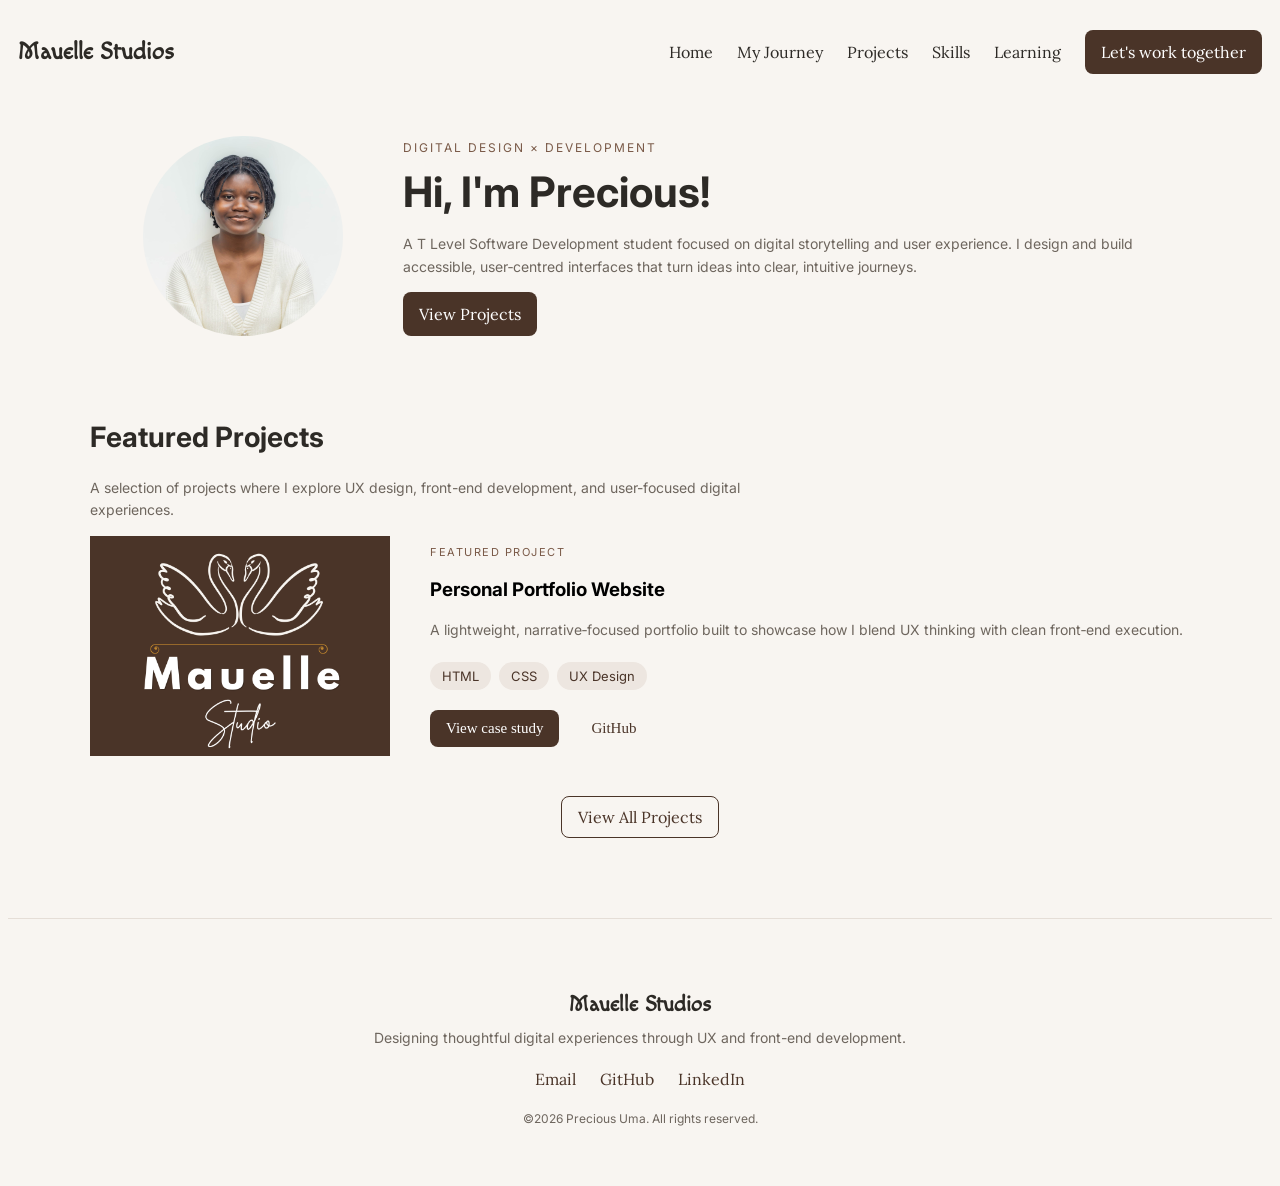
==== index.html @ e99f8e01 "Refine portfolio pages and responsive layouts" ====
<!doctype html>
<html lang="en">

<head>

    <meta charset="UTF-8">
    <meta name="viewport" content="width=device-width, initial-scale=1.0">

    <title>Mauelle Studios | Portfolio </title>
    <link rel="stylesheet" href="assets/css/styles.css">
    <link rel="preconnect" href="https://fonts.googleapis.com">
    <link rel="preconnect" href="https://fonts.gstatic.com" crossorigin>
    <link
        href="https://fonts.googleapis.com/css2?family=Inter:wght@300;400;500;600;700&family=Lora:wght@400;500;600;700&display=swap"
        rel="stylesheet">
    <link href="https://fonts.googleapis.com/css2?family=Macondo&display=swap" rel="stylesheet">

</head>

<!-------------------------------------Navigation--------------------------------------------->

<body>
    <header>
        <h2>Mauelle Studios</h2>
        <div class="nav-right">
            <nav>
                <ul>
                    <li><a href="index.html">Home</a></li>
                    <li><a href="about.html">My Journey</a></li>
                    <li><a href="projects.html"> Projects</a></li>
                    <li><a href="skills.html">Skills</a></li>
                    <li><a href="learning.html">Learning</a></li>
                </ul>
            </nav>
            <a href="contact.html" class="contact-button">Let's work together</a>
        </div>
    </header>

    <!--------------------------------Main Content---------------------------------------------------->
    <main>
        <section class="hero">
            <div class="container">
                <div class="hero-image">
                    <img src="assets/images/headshot.jpg" alt="Portrait of Precious Uma">
                </div>
                <div class="hero-text">
                    <span class="hero-label">DIGITAL DESIGN × DEVELOPMENT</span>
                    <h1>Hi, I'm Precious!</h1>
                    <p> A T Level Software Development student focused on digital storytelling and user experience.
                        I design and build accessible, user‑centred interfaces that turn ideas into clear, intuitive
                        journeys.</p>
                    <a href="projects.html" class="hero-button">View Projects</a>
                </div>
            </div>
        </section>

        <!--------------------------------Project cards--------------------------------------------->

        <section class="projects">
            <div class="container">

                <div class="project-header">
                    <h2>Featured Projects</h2>

                    <p> A selection of projects where I explore UX design,
                        front-end development, and user-focused digital experiences.
                    </p>

                </div>

                <div class="project-grid">

                    <article class="project-card">

                        <div class="project-image">
                            <img src="assets/images/portfolio.png" alt="Preview of my portfolio website">
                        </div>

                        <div class="project-content">
                            <span class="project-label">FEATURED PROJECT</span>

                            <h3>Personal Portfolio Website</h3>

                            <p>
                                A lightweight, narrative‑focused portfolio built to showcase how I blend UX thinking
                                with clean front‑end execution.
                            </p>

                            <div class="project-tags">
                                <span>HTML</span>
                                <span>CSS</span>
                                <span>UX Design</span>
                            </div>

                            <div class="project-links">
                                <a href="#">View case study</a>
                                <a href="#">GitHub</a>
                            </div>
                    </article>

                </div>
                <a href="projects.html" class="projects-button"> View All Projects</a>
            </div>
        </section>
    </main>

    <!--------------------------------Footer---------------------------------------------------->
    <footer>
        <div class="footer-content">
            <h3>Mauelle Studios</h3>

            <p>
                Designing thoughtful digital experiences through UX and front-end development.
            </p>

            <div class="footer-links">
                <a href="mailto:preciousche3008@gmail.com">
                    Email
                </a>

                <a href="https://github.com/preciousuche3008-cloud" target="_blank" rel="noopener noreferrer">
                    GitHub
                </a>

                <a href="https://www.linkedin.com/in/precious-uma-b2a4a0311" target="_blank" rel="noopener noreferrer">
                    LinkedIn
                </a>

            </div>

            <p class="copyright"> &copy;2026 Precious Uma. All rights reserved.
            </p>
        </div>
    </footer>
</body>
</html>
---- assets/css/styles.css ----
body {
    background-color: #F8F5F1;
    font-family: 'Inter', sans-serif;
}

h1 {
    color: #2D2A26;
    font-size: 42px;
    line-height: 1.2;
    margin: 0 0 16px;
}

p {
    color: #6E665E;
    font-size: 14px;
    line-height: 1.6
}

header {
    display: flex;
    justify-content: space-between;
    align-items: center;
    flex-direction: row;
    max-width: 1400px;
    margin: 0 auto;
    padding: 10px 10px;

}

header h2 {
    color: #2D2A26;
    font-size: 24px;
    font-family: 'Macondo', cursive;
    font-style: normal;
}


nav ul {
    display: flex;
    justify-content: space-between;
    align-items: center;
    list-style-type: none;
    gap: 24px;
    margin: 0;
    padding: 0 auto;
    font-family: 'lora', serif;
    font-size: 16px;
    flex-wrap: wrap;

}

.nav-right {
    display: flex;
    justify-content: space-between;
    align-items: center;
    gap: 24px;
    font-family: 'lora', serif;
    font-size: 16px;
    flex-wrap: wrap;
}

nav a {
    text-decoration: none;
    color: #2D2A26;
    text-underline-offset: 9px;
    text-decoration-thickness: 1px;
}

.contact-button {
    background-color: #4A3428;
    color: #FFFFFF;
    border-radius: 8px;
    padding: 10px 16px;
    font-size: 16px;
    line-height: 1.5;
    font-family: 'Lora', serif;
    text-decoration: none;
    cursor: pointer;
}


.hero-image img {
    width: 200px;
    height: 200px;
    object-fit: cover;
    border-radius: 50%;
}

.container {
    width: 90%;
    max-width: 1100px;
    margin: 0 auto;
}

section {
    margin: 20px 0;
}

.hero {
    margin-top: 40px;
    padding: 0 80px;
}

.hero-text {
    max-width: 900px;
    flex: 1;
}

.hero-image {
    flex: 0 0 200px;
}

.hero .container {
    display: flex;
    flex-direction: row;
    align-items: center;
    gap: 60px;
    flex-wrap: wrap;
}

.hero-button {
    display: inline-block;
    background-color: #4A3428;
    color: #FFFFFF;
    text-decoration: none;
    border-radius: 8px;
    padding: 10px 16px;
    font-size: 16px;
    line-height: 1.5;
    font-family: 'Lora', serif;
}

.hero-button:hover,
.contact-button:hover {
    opacity: 0.85;
}

.hero-label {
    display: block;
    font-size: 12px;
    letter-spacing: 2px;
    text-transform: uppercase;
    color: #7A5A48;
    margin-bottom: 12px;
}

.projects {
    margin: 80px 0;
}

.project-header h2 {
    font-size: 28px;
    color: #2d2a26;
}

.project-header p {
    max-width: 650px
}

.project-card {
    display: flex;
    flex-direction: row;
    align-items: center;
    gap: 40px;
}

.project-image {
    flex: 0 0 300px;
    overflow: hidden;
}

.project-image img {
    width: 100%;
    height: 220px;
    object-fit: cover;
    display: block;
    transition: transform 0.3s ease;
}

.project-image:hover img {
    transform: scale(1.03);
}

.project-content {
    flex: 1;
}

.project-grid {
    display: flex;
    flex-direction: column;
    gap: 60px
}

.project-tags {
    display: flex;
    gap: 8px;
    flex-wrap: wrap;
    margin: 20px 0;
}

.project-tags span {
    background-color: #EDE6E0;
    color: #4a3428;
    padding: 6px 12px;
    border-radius: 20px;
    font-size: 13px;
}

.project-label {
    display: block;
    font-size: 11px;
    letter-spacing: 1.5px;
    text-transform: uppercase;
    color: #7A5A48;
    margin-bottom: 8px;
}

.project-links {
    display: flex;
    gap: 16px;
    align-items: center;
}

.project-links a {
    text-decoration: none;
    font-family: 'Lora, serif';
    font-size: 15px;
    padding: 10px 16px;


}

.projects-button {
    display: inline-block;
    margin-top: 40px;
    padding: 10px 16px;
    border: 1px solid #4a3428;
    border-radius: 8px;
    color: #4a3428;
    text-decoration: none;
    font-family: 'Lora', serif;
    font-size: 16px;
    transition: all 0.2s ease;
}

.projects-button:hover {
    background-color: #4a3428;
    color: #ffffff;
}

.project-links a:first-child {
    background-color: #4A3428;
    color: #FFFFFF;
    padding: 10px 16px;
    border-radius: 8px;
}

.project-links a:last-child {
    color: #4A3428;
}

.project-links a:first-child:hover {
    opacity: 0.85;
}

.projects-button {
    display: block;
    width: fit-content;
    margin: 40px auto 0;
}

.project-content a {
    transition: all 0.2s ease;
}

.project-content a:hover {
    transform: translateY(-2px);
}

nav a:hover {
    text-decoration: underline;
    transition: color 0.2s ease;
}

nav a:hover {
    color: #7A5A48;
}

footer {
    text-align: center;
    padding: 50px 20px 30px;
    margin-top: 80px;
    border-top: 1px solid #E5DED7;
}

/* My Journey hero */
.journey-hero {
    text-align: center;
    padding: 100px 20px 80px;
    background-image: url('your-image.jpg');
    background-size: cover;
    background-position: center;
}


.journey-hero h1 {
    font-size: 3rem;
    margin: 0 0 20px;
    font-family: 'Lora', serif;
    color: #4A3428;
}

.journey-hero p {
    max-width: 650px;
    margin: 0 auto;
}

.journey-section {
    max-width: 850px;
    margin: 0 auto;
    padding: 80px 20px;
}

.journey-section h2 {
    text-align: center;
    margin-bottom: 25px
}

.journey-section p {
    line-height: 1.6;
    margin-bottom: 18px;
}

.journey-image {
    max-width: 850px;
    margin: 0 auto;
    text-align: center;
}

.journey-image img {
    width: 100%;
    display: block;
    height: 350px;
    object-fit: cover;
}

/*==============================================
             PROJECTS PAGE 
==============================================*/

.projects-hero {
    text-align: center;
    padding: 100px 20px 80px;
    background-image: url('your-image.jpg');
    background-size: cover;
    background-position: center;
}

.projects-hero h1 {
    font-size: 3rem;
    margin: 0 0 20px;
    font-family: 'Lora', serif;
    color: #4A3428;
}

.projects-hero p {
    max-width: 650px;
    margin: 0 auto;
}

.project-section {
    max-width: 1000px;
    margin: 0 auto;
    padding: 80px 20px;
    max-width: 900px;
}

.project-section h2 {
    text-align: center;
    margin-bottom: 30px;
}

.project-section .project-card {
    display: flex;
    align-items: center;
    gap: 45px;
    max-width: 900px;
    margin: 0 auto;

}

.project-section .project-image {
    flex: 0 0 300px;
    overflow: hidden;
}

.project-section .project-image img {
    width: 100%;
    height: 220px;
    object-fit: cover;
    display: block;
}

.project-info {
    flex: 1;
}

.project-info h3 {
    margin-bottom: 15px;
}

.project-type {
    color: #7A5A48;
    margin-bottom: 15px;
}

.project-description {
    max-width: 900px;
    margin: 35px auto 0;
}

.project-description h3 {
    font-size: 22px;
    margin-bottom: 12px;
}

.project-description p {
    line-height: 1.6;
    margin-bottom: 30px;
}

.project-reflection {
    max-width: 700px;
    margin: 50px auto 0;
    text-align: center;
}

.project-reflection h3 {
    font-size: 22px;
    margin-bottom: 12px;
}

.projects-closing {
    text-align: center;
    padding: 45px 20px;

}

.projects-closing p {
    font-family: 'Lora', serif;
    font-size: 28px;
    line-height: 1.8;
    max-width: 700px;
    margin: 35px auto 0;
    color: #4A3428
}

.closing-icon {
    display: inline-block;
    width: 18px;
    height: 18px;
    margin: 0 5px;
    vertical-align: middle;
    background-color: #4A3428;
}

.project-info a {
    transition: all 0.2s ease;
}

.project- a:hover {
    transform: translateY(-2px);
}

/* ================================
   SKILLS & TOOLS PAGE
================================ */

.skills-hero {
    text-align: center;
    padding: 100px 20px 80px;
    background-image: url('your-image.jpg');
    background-size: cover;
    background-position: center;
}

.skills-hero h1 {
    font-size: 3rem;
    margin: 0 0 20px;
    font-family: 'Lora', serif;
    color: #4A3428;
}

.skills-hero p {
    max-width: 650px;
    margin: 0 auto;
}

.skills-section {
    max-width: 1000px;
    margin: 0 auto;
    padding: 80px 20px;
}

.skills-intro {
    text-align: center;
    margin-bottom: 35px;
}

.skills-intro h2 {
    font-size: 2rem;
    margin-bottom: 0 0 12px;
}

.skills-intro p {
    max-width: 650px;
    margin: 0 auto;
}

.skills-grid {
    display: grid;
    grid-template-columns: repeat(4, 1fr);
    gap: 16px;
}

.skills-card {
    background-color: #EDE6E0;
    padding: 25px;
    border-radius: 12px;
}

.skills-card h3 {
    margin-bottom: 10px;
}

.skills-card p {
    margin: 0;
}

.skills-learning {
    max-width: 1000px;
    margin: 0 auto;
    padding: 80px 20px;
    display: grid;
    grid-template-columns: 1fr 1fr;
    align-items: center;
    background-color: #EDE6E0;
    border-radius: 12px;
}

.skills-learning h2 {
    font-size: 2rem;
    margin-bottom: 20px;
}

.skills-learning p {
    max-width: 650px;
    margin: 0 auto;
    line-height: 1.6;
}

/* Subtle visual treatment */
.skills-learning {
    border-top: 1px solid #E5DED7;
    border-bottom: 1px solid #E5DED7;
}

.learning-content,
.closing-content {
    padding: 20px 40px;
    display: flex;
    flex-direction: column;
}

.learning-content {
    text-align: center;
    padding-right: 50px;
}

.closing-content {
    text-align: center;
    border-left: 2px solid #E5DED7;
    padding-left: 50px;
}

.closing-symbol {
    display: block;
    margin-top: 20px;
    text-align: center;
}

.closing-statement {
    font-family: 'Lora', serif;
    font-size: 1.25rem;
    line-height: 1.5;
    max-width: 500px;
    margin: 0 auto;
}

.closing-label {
    display: block;
    font-size: 11px;
    letter-spacing: 1.5px;
    text-transform: uppercase;
    color: #7A5A48;
    margin-bottom: 15px;
    margin-top: 20px;
}

/* ================================
    LEARNING PAGE
================================ */

.learning-hero {
    text-align: center;
    padding: 100px 20px 80px;
    /* increased for better hierarchy */
    background-image: url('your-image.jpg');
    background-size: cover;
    background-position: center;
    max-width: 1100px;
    margin: 0 auto;
}

.learning-hero h1 {
    font-size: 3.2rem;
    margin-bottom: 28px;
    /* smoother rhythm */
    font-family: 'Lora', serif;
    color: #4A3428;
}

.learning-hero p {
    max-width: 650px;
    margin: 10px auto 0;
    /* added breathing room */
    line-height: 1.7;
}

.learning-section {
    max-width: 1000px;
    margin: 0 auto;
    padding: 80px 20px;
    /* consistent spacing scale */
}

.learning-section .section-label {
    display: block;
    font-size: 11px;
    letter-spacing: 1.5px;
    color: #7A5A48;
    margin-bottom: 6px;
    /* increased slightly */
    text-transform: uppercase;
}

.learning-intro {
    text-align: center;
    margin-bottom: 35px;
}

.learning-intro h2 {
    font-size: 2rem;
    margin-bottom: 20px;
}

.learning-content {
    text-align: left;
}

.learning-content h3 {
    font-size: 1.6rem;
    font-family: 'Lora', serif;
    margin-bottom: 10px;
    /* improved spacing */
}

.currently-learning {
    display: grid;
    grid-template-columns: 160px 1fr;
    align-items: center;
    gap: 20px;
    background-color: #EDE6E0;
    padding: 25px;
    /* increased for better presence */
    border-radius: 12px;
    transition: transform 0.2s ease;
}

.currently-learning:hover {
    transform: translateY(-2px);
}

.learning-icon {
    width: 120px;
    height: 120px;
    padding: 20px;
    background-color: #E5D8CC;
    border-radius: 50%;
}

.learning-content-grid {
    display: grid;
    grid-template-columns: 1fr 1fr;
    gap: 50px;
    align-items: center;
    background-color: #EDE6E0;
    padding: 55px;
    /* increased for balance */
    border-radius: 12px;
}

.learning-image {
    min-height: 280px;
    background-color: #E5D8CC;
    border-radius: 10px;
    display: flex;
    align-items: center;
    justify-content: center;
}

.learning-notes {
    max-width: 500px;
}

.learning-notes p {
    line-height: 1.7;
    margin-bottom: 24px;
    /* improved rhythm */
}


.learning-timeline {
    position: relative;
    display: grid;
    grid-template-columns: repeat(5, 1fr);
    gap: 20px;
    padding-top: 35px;
}

.learning-timeline::before {
    content: "";

    position: absolute;
    top: 43px;
    left: 10%;
    right: 10%;

    height: 2px;
    background-color: #7A5A48;
}

.step-number {
    display: block;

    width: 16px;
    height: 16px;

    margin: 0 auto 25px;

    background-color: #7A5A48;
    border-radius: 50%;

    font-size: 0;
}

.learning-step {
    text-align: center;
}

.learning-step h3 {
    margin-bottom: 12px;
}

.learning-step p {
    margin: 0;
    line-height: 1.6;
}

.learning.section .learning-intro {
    margin-bottom: 35px;
}

.learning-closing {
    max-width: 1000px;
    margin: 40px auto 80px;
    padding: 50px 20px;
    text-align: center;
}

.closing-label {
    display: block;
    font-size: 11px;
    letter-spacing: 1.5px;
    text-transform: uppercase;
    color: #7A5A48;
    margin-bottom: 18px;
}

.learning-closing {
    max-width: 1000px;
    margin: 80px auto 100px;
    /* more intentional spacing */
    padding: 50px 20px;
    text-align: center;
}

.closing-label {
    display: block;
    font-size: 11px;
    letter-spacing: 1.5px;
    text-transform: uppercase;
    color: #7A5A48;
    margin-bottom: 20px;
}

.closing-statement {
    font-family: 'Lora', serif;
    font-size: 1.4rem;
    line-height: 1.5;
    max-width: 600px;
    margin: 0 auto;
}

.closing-symbol {
    display: block;
    margin-top: 24px;
    color: #7A5A48;
}

/* =========================
   CONTACT HERO
   ========================= */

.contact-hero {
    text-align: center;
    padding: 100px 20px 80px;
    /* increased for better hierarchy */
    background-image: url('your-image.jpg');
    background-size: cover;
    background-position: center;
    max-width: 1100px;
    margin: 0 auto;
}

.contact-hero h1 {
    font-size: 3.2rem;
    margin-bottom: 28px;
    /* smoother rhythm */
    font-family: 'Lora', serif;
    color: #4A3428;
}

.contact-hero p {
    max-width: 600px;
    margin: 0 auto;
    color: #6E665E;
    line-height: 1.7;
}

.contact-section {
    max-width: 1000px;
    margin: 0 auto 80px;
    padding: 50px;
    display: grid;
    grid-template-columns: 1fr 1fr;
    gap: 70px;

    background-color: #EDE6E0;
    border-radius: 12px;
}

.contact-info {
    display: flex;
    flex-direction: column;
    justify-content: center;
}

.contact-info h2 {
    font-family: 'Lora', serif;
    font-size: 2rem;
    color: #2D2A26;
    margin: 10px 0 15px;
}

.contact-info>p {
    max-width: 450px;
    line-height: 1.7;
    color: #6E665E;
}

.section-label {
    display: block;
    font-size: 11px;
    letter-spacing: 1.5px;
    text-transform: uppercase;
    color: #7A5A48;
}

.contact-details {
    margin-top: 35px;
}

.contact-item {
    margin-bottom: 22px;
}

.contact-item span {
    display: block;
    margin-bottom: 6px;

    font-size: 11px;
    letter-spacing: 1.5px;
    text-transform: uppercase;
    color: #7A5A48;
}

.contact-item a {
    color: #4A3428;
    text-decoration: none;
    font-family: 'Lora', serif;
    font-size: 16px;
}

.contact-item a:hover {
    text-decoration: underline;
}

.contact-item a {
    color: #4A3428;
    text-decoration: none;
    font-family: 'Lora', serif;
    font-size: 16px;
}

.contact-item a:hover {
    text-decoration: underline;
}

.contact-form {
    display: flex;
    flex-direction: column;
    gap: 20px;
}

.form-group {
    display: flex;
    flex-direction: column;
    gap: 8px;
}

.form-group label {
    font-size: 14px;
    color: #4A3428;
}

.form-group input,
.form-group textarea {
    width: 100%;
    box-sizing: border-box;

    padding: 13px 15px;

    border: 1px solid #D6C8BC;
    border-radius: 6px;

    background-color: #F8F5F1;

    font-family: inherit;
    font-size: 14px;
    color: #2D2A26;

    outline: none;
}

.contact-form button {
    align-self: flex-start;

    padding: 12px 22px;

    border: none;
    border-radius: 8px;

    background-color: #4A3428;
    color: #FFFFFF;

    font-family: 'Lora', serif;
    font-size: 15px;

    cursor: pointer;

    transition: opacity 0.2s ease,
        transform 0.2s ease;
}

.contact-form button:hover {
    opacity: 0.85;
    transform: translateY(-2px);
}

.footer-content {
    max-width: 700px;
    margin: 0 auto;
}

.footer-content h3 {
    color: #2D2A26;
    font-family: 'Macondo', cursive;
    font-size: 22px;
    margin-bottom: 10px;
}

.footer-content p {
    color: #6E665E;
    margin: 10px 0 20px;
}

.footer-links {
    display: flex;
    justify-content: center;
    gap: 24px;
    margin: 20px 0;
}

.footer-links a {
    color: #4A3428;
    text-decoration: none;
    font-family: 'Lora', serif;
}

.footer-links a:hover {
    text-decoration: underline;
}

.copyright {
    font-size: 12px;
}













































































































































































































































































@media (max-width: 768px) {
    .projects {
        text-align: center;
    }

    .project-header p {
        margin-left: auto;
        margin-right: auto;
    }

    .project-content {
        width: 100%;
        text-align: center;
    }

    .project-tags {
        justify-content: center;
    }

    .project-links {
        justify-content: center;
    }


    header {
        margin: 10px 20px 20px 20px;
        flex-wrap: wrap;
        gap: 20px;
    }

    .nav-right {
        width: 100%;
        justify-content: center;
    }

    nav ul {
        gap: 15px;
        justify-content: center;
    }

    .hero {
        padding: 0 20px;
    }

    .hero .container {
        flex-direction: column;
        text-align: center;
        gap: 30px;
    }

    .hero-image {
        flex: 0 0 auto;
    }

    .hero-text {
        max-width: 600px;
    }

    .project-card {
        flex-direction: column;
        align-items: flex-start;
        text-align: center;
    }

    .project-image {
        flex: none;
        width: 100%;
    }

    .project-image img {
        height: auto;
    }

    footer {
        text-align: center;
    }

    .journey-hero {
        height: 200px;
    }

    .journey-hero h1 {
        font-size: 2.2rem;
    }

    .journey-intro {
        padding: 35px 20px;
    }

    .journey-section {
        padding: 45px 20px;
    }

    .journey-section h2 {
        margin-bottom: 20px;
    }

    .journey-section p {
        line-height: 1.6;
    }

    .journey-image {
        padding: 0 20px;
    }

    .journey-image img {
        height: 220px;
    }

    /* ================================
        PROJECTS PAGE — MOBILE
    ================================ */

    .projects-hero {
        padding: 60px 20px 40px;
    }

    .projects-hero h1 {
        font-size: 2.3rem;
    }

    .project-section {
        padding: 50px 20px;
    }

    .project-section .project-card {
        flex-direction: column;
        gap: 25px;
        align-items: stretch;
    }

    .project-section .project-image {
        flex: none;
        width: 100%;
    }

    .project-section .project-image img {
        width: 100%;
        height: 280px;
        object-fit: cover;
    }

    .project-info {
        width: 100%;
    }

    .project-description {
        margin-top: 35px;
    }

    .project-description h3 {
        font-size: 20px;
    }

    .project-reflection {
        margin-top: 40px;
    }

    .projects-closing {
        padding: 45px 20px;
    }

    .projects-closing p {
        line-height: 1.8;
    }

    /* Skills sections */

    .skills-section {
        padding: 50px 20px;
    }

    /* ================================
   SKILLS & TOOLS - MOBILE
================================ */



    /* Skills sections */
    .skills-grid {
        grid-template-columns: repeat(2, 1fr);
        gap: 12px;
    }

    .skill-card {
        padding: 20px;
    }

    .skill-card h3 {
        font-size: 18px;
    }

    .skill-card p {
        font-size: 14px;
        line-height: 1.5;
    }

    /* Always Learning + Final Thought */

    .skills-learning {
        grid-template-columns: 1fr;
        padding: 50px 20px;
    }

    .learning-content {
        padding-right: 0;
    }

    .closing-label {
        border-left: none;
        border-top: 1px solid #E5DED7;
        padding-left: 0;
        padding-top: 40px;
        margin-top: 40px;
    }

    .closing-content {
        border-left: none;
        padding-left: 0;
    }

    /* ================================
   MOBILE LEARNING PAGE
   ================================ */


    /* Learning Hero */
    .learning-hero {
        padding: 70px 20px 60px;
        max-width: 100%;
        background-position: center;
    }

    .learning-hero h1 {
        font-size: 2.4rem;
        margin-bottom: 18px;
    }

    .learning-hero p {
        max-width: 100%;
        font-size: 0.95rem;
        line-height: 1.7;
    }


    /* General Sections */
    .learning-section {
        width: 100%;
        padding: 60px 20px;
    }

    .learning-intro {
        margin-bottom: 30px;
    }

    .learning-intro h2 {
        font-size: 1.7rem;
        line-height: 1.3;
    }

    .learning-section .section-label {
        font-size: 10px;
        letter-spacing: 1.4px;
    }


    /* Currently Learning Card */
    .currently-learning {
        grid-template-columns: 1fr;
        text-align: center;
        gap: 18px;
        padding: 30px 22px;
    }

    .learning-icon {
        width: 90px;
        height: 90px;
        padding: 15px;
        margin: 0 auto;
    }

    .learning-content {
        text-align: center;
    }

    .learning-content h3 {
        font-size: 1.4rem;
    }


    /* What I'm Learning */
    .learning-content-grid {
        grid-template-columns: 1fr;
        gap: 30px;
        padding: 30px 22px;
    }

    .learning-image {
        min-height: 220px;
        order: -1;
    }

    .learning-notes {
        max-width: 100%;
    }

    .learning-notes p {
        line-height: 1.7;
        margin-bottom: 20px;
    }


    /* ================================
       STYLISH MOBILE TIMELINE
       ================================ */

    .learning-timeline {
        display: flex;
        flex-direction: column;
        gap: 0;
        padding: 20px 0 20px 35px;
        position: relative;
    }

    /* Vertical timeline line */
    .learning-timeline::before {
        content: "";
        position: absolute;
        top: 25px;
        bottom: 25px;
        left: 9px;
        right: auto;
        width: 2px;
        height: auto;
        background-color: #C9B5A5;
    }


    /* Individual timeline item */
    .learning-step {
        position: relative;
        text-align: left;
        padding: 0 0 45px 25px;
    }

    .learning-step:last-child {
        padding-bottom: 0;
    }


    /* Timeline circles */
    .step-number {
        position: absolute;

        left: -35px;
        top: 2px;

        width: 20px;
        height: 20px;

        margin: 0;

        background-color: #7A5A48;
        border: 4px solid #F8F5F1;

        border-radius: 50%;

        box-shadow: 0 0 0 1px #7A5A48;

        z-index: 2;
    }


    /* Timeline headings */
    .learning-step h3 {
        font-family: 'Lora', serif;
        font-size: 1.25rem;
        margin-bottom: 8px;
        color: #4A3428;
    }

    .learning-step p {
        font-size: 0.92rem;
        line-height: 1.7;
        color: #6E665E;
        max-width: 100%;
    }


    /* Decorative number labels */
    .learning-step::after {
        content: "";
        position: absolute;
        left: -28px;
        top: 32px;
        width: 8px;
        height: 8px;
        background-color: #E5D8CC;
        transform: rotate(45deg);
    }


    /* Closing Statement */
    .learning-closing {
        max-width: 100%;
        margin: 60px auto 70px;
        padding: 40px 25px;
    }

    .closing-label {
        font-size: 10px;
        letter-spacing: 1.5px;
        margin-bottom: 16px;
    }

    .closing-statement {
        font-size: 1.2rem;
        line-height: 1.6;
        max-width: 500px;
    }

    .closing-symbol {
        margin-top: 20px;
    }


    /* ================================
   SMALL PHONES
   ================================ */


    .learning-hero {
        padding: 55px 18px 50px;
    }

    .learning-hero h1 {
        font-size: 2.1rem;
    }

    .learning-section {
        padding: 50px 18px;
    }

    .currently-learning {
        padding: 25px 18px;
    }

    .learning-content-grid {
        padding: 25px 18px;
    }

    .learning-image {
        min-height: 190px;
    }

    /* Timeline becomes slightly tighter */
    .learning-timeline {
        padding-left: 32px;
    }

    .learning-step {
        padding-left: 20px;
        padding-bottom: 40px;
    }

    .step-number {
        left: -32px;
    }

    .learning-step h3 {
        font-size: 1.15rem;
    }

    .learning-step p {
        font-size: 0.88rem;
    }

    .learning-closing {
        margin: 50px auto 60px;
        padding: 35px 20px;
    }

    .closing-statement {
        font-size: 1.1rem;
    }

    /* =========================
   CONTACT — MOBILE
   ========================= */

    @media (max-width: 768px) {

        .contact-hero {
            padding: 60px 20px 40px;
        }

        .contact-hero h1 {
            font-size: 2.3rem;
        }

        .contact-hero p {
            font-size: 15px;
            line-height: 1.6;
        }


        .contact-section {
            margin: 0 20px 50px;
            padding: 40px 25px;

            grid-template-columns: 1fr;
            gap: 45px;
        }


        .contact-info h2 {
            font-size: 1.7rem;
        }

        .contact-info>p {
            font-size: 15px;
            line-height: 1.7;
        }


        .contact-details {
            margin-top: 30px;
        }


        .contact-form {
            padding-top: 35px;
            border-top: 1px solid #D6C8BC;
        }


        .form-group input,
        .form-group textarea {
            font-size: 15px;
        }


        .contact-form button {
            width: 100%;
            padding: 13px 20px;
        }

    }
}
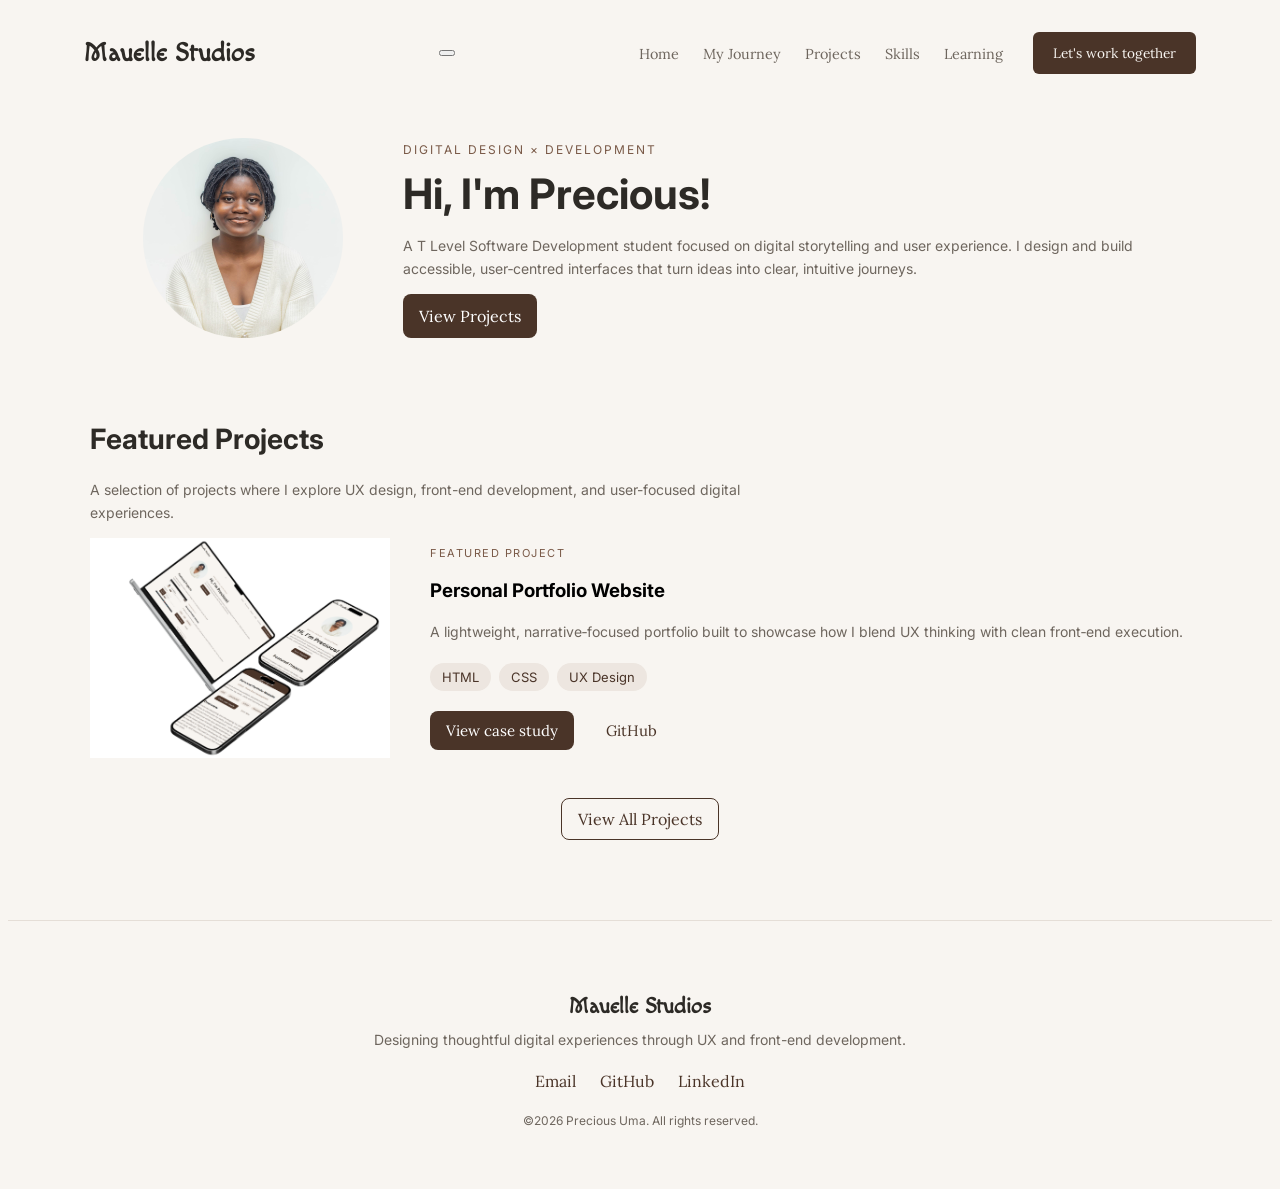
==== commit 49312277: "Version 1 - Complete" ====
--- a/index.html
+++ b/index.html
@@ -20,28 +20,41 @@
 <!-------------------------------------Navigation--------------------------------------------->
 
 <body>
-    <header>
-        <h2>Mauelle Studios</h2>
-        <div class="nav-right">
-            <nav>
+
+    <header class="site-header">
+        <h2 class="site-brand">Mauelle Studios</h2>
+
+        <button class="menu-toggle" aria-label="Open navigation menu" aria-expanded="false"
+            aria-controls="primary-navigation" type="button">
+            <span></span>
+            <span></span>
+            <span></span>
+        </button>
+
+        <div class="nav-right" id="primary-navigation">
+            <nav aria-label="Main navigation">
                 <ul>
                     <li><a href="index.html">Home</a></li>
                     <li><a href="about.html">My Journey</a></li>
-                    <li><a href="projects.html"> Projects</a></li>
+                    <li><a href="projects.html">Projects</a></li>
                     <li><a href="skills.html">Skills</a></li>
                     <li><a href="learning.html">Learning</a></li>
                 </ul>
             </nav>
-            <a href="contact.html" class="contact-button">Let's work together</a>
+
+            <a href="contact.html" class="contact-button">
+                Let's work together
+            </a>
         </div>
     </header>
+
 
     <!--------------------------------Main Content---------------------------------------------------->
     <main>
         <section class="hero">
             <div class="container">
                 <div class="hero-image">
-                    <img src="assets/images/headshot.jpg" alt="Portrait of Precious Uma">
+                    <img src="assets/images/Profile image.jpg" alt="Portrait of Precious Uma">
                 </div>
                 <div class="hero-text">
                     <span class="hero-label">DIGITAL DESIGN × DEVELOPMENT</span>
@@ -73,7 +86,7 @@
                     <article class="project-card">
 
                         <div class="project-image">
-                            <img src="assets/images/portfolio.png" alt="Preview of my portfolio website">
+                            <img src="assets/images/thumbnail.home.png" alt="Preview of my portfolio website">
                         </div>
 
                         <div class="project-content">
@@ -93,8 +106,8 @@
                             </div>
 
                             <div class="project-links">
-                                <a href="#">View case study</a>
-                                <a href="#">GitHub</a>
+                                <a href="portfolio-case-study.html">View case study</a>
+                                <a href="https://github.com/preciousuche3008-cloud/Personal-Portfolio-" target="_blank" rel="noopener noreferrer">GitHub</a>
                             </div>
                     </article>
 
@@ -110,6 +123,7 @@
             <h3>Mauelle Studios</h3>
 
             <p>
+                
                 Designing thoughtful digital experiences through UX and front-end development.
             </p>
 
@@ -132,5 +146,7 @@
             </p>
         </div>
     </footer>
+    <script src="assets/js/script.js"></script>
 </body>
+
 </html>
--- a/assets/css/styles.css
+++ b/assets/css/styles.css
@@ -16,68 +16,64 @@
     line-height: 1.6
 }
 
+
 header {
     display: flex;
     justify-content: space-between;
     align-items: center;
-    flex-direction: row;
-    max-width: 1400px;
-    margin: 0 auto;
-    padding: 10px 10px;
-
+    padding: 24px 6%;
+    background-color: #F8F5F1;
 }
 
 header h2 {
+    font-family: "Macondo", serif;
+    font-size: 1.6rem;
     color: #2D2A26;
-    font-size: 24px;
-    font-family: 'Macondo', cursive;
-    font-style: normal;
-}
-
+    margin: 0;
+}
+
+.nav-right {
+    display: flex;
+    align-items: center;
+    gap: 30px;
+}
 
 nav ul {
     display: flex;
-    justify-content: space-between;
-    align-items: center;
-    list-style-type: none;
-    gap: 24px;
-    margin: 0;
-    padding: 0 auto;
-    font-family: 'lora', serif;
-    font-size: 16px;
-    flex-wrap: wrap;
-
-}
-
-.nav-right {
-    display: flex;
-    justify-content: space-between;
     align-items: center;
     gap: 24px;
-    font-family: 'lora', serif;
-    font-size: 16px;
-    flex-wrap: wrap;
+    list-style: none;
+    margin: 0;
+    padding: 0;
 }
 
 nav a {
+    font-family: "Lora", serif;
+    font-size: 0.9rem;
+    color: #6E665E;
     text-decoration: none;
-    color: #2D2A26;
-    text-underline-offset: 9px;
-    text-decoration-thickness: 1px;
+    transition: color 0.3s ease;
+}
+
+nav a:hover {
+    color: #4A3428;
 }
 
 .contact-button {
+    display: inline-block;
+    padding: 12px 20px;
     background-color: #4A3428;
-    color: #FFFFFF;
-    border-radius: 8px;
-    padding: 10px 16px;
-    font-size: 16px;
-    line-height: 1.5;
-    font-family: 'Lora', serif;
+    color: #F8F5F1;
     text-decoration: none;
-    cursor: pointer;
-}
-
+    border-radius: 6px;
+    font-family: "Lora", serif;
+    font-size: 0.85rem;
+    transition: background-color 0.3s ease;
+}
+
+.contact-button:hover {
+    background-color: #6E665E;
+}
 
 .hero-image img {
     width: 200px;
@@ -223,7 +219,7 @@
 
 .project-links a {
     text-decoration: none;
-    font-family: 'Lora, serif';
+    font-family: 'Lora', serif;
     font-size: 15px;
     padding: 10px 16px;
 
@@ -295,11 +291,16 @@
 
 /* My Journey hero */
 .journey-hero {
+    max-width: 1100px;
+
+    margin: 0 auto;
+
+    padding: 100px 20px 70px;
+
     text-align: center;
-    padding: 100px 20px 80px;
-    background-image: url('your-image.jpg');
-    background-size: cover;
-    background-position: center;
+
+    background-color: #F8F5F1;
+    
 }
 
 
@@ -335,13 +336,17 @@
     max-width: 850px;
     margin: 0 auto;
     text-align: center;
+    overflow: hidden;
+    border-radius: 4px;
 }
 
 .journey-image img {
     width: 100%;
+    height: 440px;
+    object-fit: cover;
+    object-position: center;
     display: block;
-    height: 350px;
-    object-fit: cover;
+    filter: brightness(1.08) contrast(0.95);
 }
 
 /*==============================================
@@ -349,11 +354,11 @@
 ==============================================*/
 
 .projects-hero {
+    max-width: 1100px;
+    margin: 0 auto;
+    padding: 100px 20px 70px;
     text-align: center;
-    padding: 100px 20px 80px;
-    background-image: url('your-image.jpg');
-    background-size: cover;
-    background-position: center;
+    background-color: #F8F5F1;
 }
 
 .projects-hero h1 {
@@ -430,14 +435,34 @@
 }
 
 .project-reflection {
-    max-width: 700px;
-    margin: 50px auto 0;
+    max-width: 650px;
+
+    margin: 90px auto 40px;
+
+    padding-top: 35px;
+
     text-align: center;
-}
-
-.project-reflection h3 {
-    font-size: 22px;
-    margin-bottom: 12px;
+
+    border-top: 1px solid #E5DDD5;
+}
+
+.project-reflection p {
+    margin: 0 0 12px;
+    font-family: "Lora", serif;
+    font-size: 1.1rem;
+    font-weight: 500;
+    line-height: 1.6;
+    color: #4A3428;
+}
+
+.project-reflection span {
+    display: block;
+    max-width: 500px;
+    margin: 0 auto;
+    font-family: "Inter", sans-serif;
+    font-size: 0.8rem;
+    line-height: 1.7;
+    color: #7A716A;
 }
 
 .projects-closing {
@@ -468,7 +493,7 @@
     transition: all 0.2s ease;
 }
 
-.project- a:hover {
+.project-info a:hover {
     transform: translateY(-2px);
 }
 
@@ -477,11 +502,11 @@
 ================================ */
 
 .skills-hero {
+    max-width: 1100px;
+    margin: 0 auto;
+    padding: 100px 20px 70px;
     text-align: center;
-    padding: 100px 20px 80px;
-    background-image: url('your-image.jpg');
-    background-size: cover;
-    background-position: center;
+    background-color: #F8F5F1;
 }
 
 .skills-hero h1 {
@@ -529,12 +554,36 @@
     border-radius: 12px;
 }
 
+
 .skills-card h3 {
     margin-bottom: 10px;
+    text-align: center;
 }
 
 .skills-card p {
     margin: 0;
+    text-align: center;
+}
+
+.skill-logo {
+    width: 75px;
+    height: 75px;
+
+    display: flex;
+    align-items: center;
+    justify-content: center;
+
+    margin: 0 auto 22px;
+
+    border-radius: 50%;
+    background-color: #F8F5F1;
+}
+
+.skill-logo img {
+    width: 60px;
+    height: 60px;
+    object-fit: contain;
+    border-radius: 50%;
 }
 
 .skills-learning {
@@ -559,7 +608,6 @@
     line-height: 1.6;
 }
 
-/* Subtle visual treatment */
 .skills-learning {
     border-top: 1px solid #E5DED7;
     border-bottom: 1px solid #E5DED7;
@@ -607,240 +655,448 @@
     margin-top: 20px;
 }
 
-/* ================================
-    LEARNING PAGE
-================================ */
+/* =================================
+   LEARNING PAGE
+================================= */
+
 
 .learning-hero {
+    max-width: 1100px;
+
+    margin: 0 auto;
+
+    padding: 100px 20px 70px;
+
     text-align: center;
-    padding: 100px 20px 80px;
-    /* increased for better hierarchy */
-    background-image: url('your-image.jpg');
-    background-size: cover;
-    background-position: center;
-    max-width: 1100px;
-    margin: 0 auto;
+
+    background-color: #F8F5F1;
 }
 
 .learning-hero h1 {
     font-size: 3.2rem;
     margin-bottom: 28px;
-    /* smoother rhythm */
     font-family: 'Lora', serif;
     color: #4A3428;
 }
 
 .learning-hero p {
     max-width: 650px;
-    margin: 10px auto 0;
-    /* added breathing room */
+
+    margin: 0 auto;
+
+    font-family: "Inter", sans-serif;
+    font-size: 1rem;
     line-height: 1.7;
-}
+
+    color: #6E665E;
+}
+
+
+/* =================================
+   GENERAL LEARNING SECTIONS
+================================= */
 
 .learning-section {
-    max-width: 1000px;
+    max-width: 1100px;
+
     margin: 0 auto;
-    padding: 80px 20px;
-    /* consistent spacing scale */
-}
+
+    padding: 70px 20px;
+}
+
+
+/* Section introduction */
+
+.learning-intro {
+    margin-bottom: 40px;
+
+    text-align: center;
+}
+
+.learning-intro h2 {
+    margin: 0;
+
+    font-family: "Lora", serif;
+    font-size: clamp(1.9rem, 4vw, 2.4rem);
+    font-weight: 500;
+
+    color: #2D2A26;
+}
+
+
+/* Small editorial labels */
 
 .learning-section .section-label {
     display: block;
-    font-size: 11px;
+
+    margin-bottom: 10px;
+
+    font-family: "Inter", sans-serif;
+    font-size: 0.7rem;
+    font-weight: 500;
+
     letter-spacing: 1.5px;
+    text-transform: uppercase;
+
     color: #7A5A48;
-    margin-bottom: 6px;
-    /* increased slightly */
-    text-transform: uppercase;
-}
-
-.learning-intro {
-    text-align: center;
-    margin-bottom: 35px;
-}
-
-.learning-intro h2 {
-    font-size: 2rem;
-    margin-bottom: 20px;
-}
-
-.learning-content {
-    text-align: left;
-}
-
-.learning-content h3 {
-    font-size: 1.6rem;
-    font-family: 'Lora', serif;
-    margin-bottom: 10px;
-    /* improved spacing */
-}
-
-.currently-learning {
+}
+
+
+/* =================================
+   FRONT-END — CURRENTLY LEARNING
+================================= */
+
+.frontend-learning .learning-intro {
+    margin-bottom: 40px;
+}
+
+.frontend-learning .learning-intro h2 {
+    margin: 0;
+
+    font-family: "Lora", serif;
+    font-size: 2.2rem;
+    font-weight: 500;
+
+    color: #2D2A26;
+}
+
+
+/* Currently learning feature */
+
+.frontend-learning .currently-learning {
     display: grid;
-    grid-template-columns: 160px 1fr;
+    grid-template-columns: 120px 1fr;
     align-items: center;
     gap: 20px;
-    background-color: #EDE6E0;
-    padding: 25px;
-    /* increased for better presence */
-    border-radius: 12px;
-    transition: transform 0.2s ease;
-}
-
-.currently-learning:hover {
-    transform: translateY(-2px);
-}
-
-.learning-icon {
-    width: 120px;
-    height: 120px;
-    padding: 20px;
-    background-color: #E5D8CC;
-    border-radius: 50%;
-}
-
-.learning-content-grid {
-    display: grid;
-    grid-template-columns: 1fr 1fr;
-    gap: 50px;
-    align-items: center;
-    background-color: #EDE6E0;
-    padding: 55px;
-    /* increased for balance */
-    border-radius: 12px;
-}
-
-.learning-image {
-    min-height: 280px;
-    background-color: #E5D8CC;
-    border-radius: 10px;
+
+    max-width: 900px;
+    margin: 0 auto;
+
+    padding: 45px 0;
+
+    border-top: 1px solid #D8CDC3;
+    border-bottom: 1px solid #D8CDC3;
+}
+
+
+.frontend-learning .learning-icon {
+    width: 100px;
+    height: 100px;
+
     display: flex;
     align-items: center;
     justify-content: center;
-}
+
+    margin: 0 auto 22px;
+
+    border-radius: 50%;
+
+    background-color: #F8F5F1;
+}
+
+.frontend-learning .learning-icon img {
+    width: 85px;
+    height: 85px;
+
+    object-fit: contain;
+
+    border-radius: 0;
+}
+
+
+.frontend-learning .learning-content {
+    text-align: left;
+}
+
+.frontend-learning .learning-content .section-label {
+    display: block;
+
+    margin-bottom: 10px;
+
+    font-family: "Inter", sans-serif;
+    font-size: 0.7rem;
+    font-weight: 500;
+
+    letter-spacing: 1.5px;
+    text-transform: uppercase;
+
+    color: #7A5A48;
+}
+
+.frontend-learning .learning-content h3 {
+    margin: 0 0 8px;
+
+    font-family: "Lora", serif;
+    font-size: 2rem;
+    font-weight: 500;
+
+    color: #2D2A26;
+}
+
+.frontend-learning .learning-tech {
+    margin: 0 0 16px;
+
+    font-family: "Inter", sans-serif;
+    font-size: 0.8rem;
+
+    color: #7A5A48;
+}
+
+.frontend-learning .learning-content>p:last-child {
+    max-width: 560px;
+
+    margin: 0;
+
+    font-family: "Inter", sans-serif;
+    font-size: 0.95rem;
+    line-height: 1.8;
+
+    color: #6E665E;
+}
+
+
+.learning-content-grid {
+    display: grid;
+
+    grid-template-columns: 1fr 1fr;
+
+    align-items: center;
+
+    gap: 70px;
+}
+
+
+
+.learning-image {
+    min-height: 320px;
+
+    display: flex;
+
+    align-items: center;
+    justify-content: center;
+
+    overflow: hidden;
+
+    background-color: #E5D8CC;
+
+    border-radius: 16px;
+}
+
+.learning-image img {
+    width: 100%;
+    height: 100%;
+
+    object-fit: cover;
+
+    border-radius: 0;
+}
+
+
+/* Notes */
 
 .learning-notes {
-    max-width: 500px;
+    max-width: 480px;
 }
 
 .learning-notes p {
-    line-height: 1.7;
-    margin-bottom: 24px;
-    /* improved rhythm */
-}
-
+    margin: 0 0 24px;
+
+    font-family: "Inter", sans-serif;
+    font-size: 0.95rem;
+    line-height: 1.8;
+
+    color: #6E665E;
+}
+
+.learning-notes p:last-child {
+    margin-bottom: 0;
+}
+
+
+/* =================================
+   LEARNING JOURNEY
+================================= */
 
 .learning-timeline {
     position: relative;
+
     display: grid;
+
     grid-template-columns: repeat(5, 1fr);
-    gap: 20px;
-    padding-top: 35px;
-}
+
+    gap: 30px;
+
+    padding-top: 55px;
+}
+
+
+/* Horizontal timeline line */
 
 .learning-timeline::before {
     content: "";
 
     position: absolute;
-    top: 43px;
-    left: 10%;
-    right: 10%;
-
-    height: 2px;
+
+    top: 63px;
+
+    left: 5%;
+    right: 5%;
+
+    height: 1px;
+
+    background-color: #D8CDC3;
+}
+
+
+/* Timeline item */
+
+.learning-step {
+    position: relative;
+
+    text-align: center;
+}
+
+
+/* Timeline circle */
+
+.step-number {
+    position: relative;
+
+    z-index: 2;
+
+    display: flex;
+
+    align-items: center;
+    justify-content: center;
+
+    width: 18px;
+    height: 18px;
+
+    margin: 0 auto 30px;
+
+    border: 4px solid #F8F5F1;
+
+    border-radius: 50%;
+
     background-color: #7A5A48;
-}
-
-.step-number {
-    display: block;
-
-    width: 16px;
-    height: 16px;
-
-    margin: 0 auto 25px;
-
-    background-color: #7A5A48;
-    border-radius: 50%;
 
     font-size: 0;
 }
 
-.learning-step {
-    text-align: center;
-}
+
+/* Timeline heading */
 
 .learning-step h3 {
-    margin-bottom: 12px;
-}
+    margin: 0 0 12px;
+
+    font-family: "Lora", serif;
+
+    font-size: 1.25rem;
+    font-weight: 500;
+
+    color: #2D2A26;
+}
+
+
+/* Timeline description */
 
 .learning-step p {
-    margin: 0;
-    line-height: 1.6;
-}
-
-.learning.section .learning-intro {
-    margin-bottom: 35px;
-}
+    max-width: 170px;
+
+    margin: 0 auto;
+
+    font-family: "Inter", sans-serif;
+
+    font-size: 0.9rem;
+    line-height: 1.7;
+
+    color: #6E665E;
+}
+
+
+/* =================================
+   LEARNING CLOSING
+================================= */
 
 .learning-closing {
     max-width: 1000px;
-    margin: 40px auto 80px;
-    padding: 50px 20px;
+
+    margin: 40px auto 100px;
+
+    padding: 60px 50px;
+
     text-align: center;
-}
+
+    background-color: #EDE6E0;
+
+    border-radius: 16px;
+}
+
+
+/* Closing label */
 
 .closing-label {
     display: block;
-    font-size: 11px;
+
+    margin-bottom: 20px;
+
+    font-family: "Inter", sans-serif;
+
+    font-size: 0.7rem;
+    font-weight: 500;
+
     letter-spacing: 1.5px;
+
     text-transform: uppercase;
+
     color: #7A5A48;
-    margin-bottom: 18px;
-}
-
-.learning-closing {
-    max-width: 1000px;
-    margin: 80px auto 100px;
-    /* more intentional spacing */
-    padding: 50px 20px;
-    text-align: center;
-}
-
-.closing-label {
-    display: block;
-    font-size: 11px;
-    letter-spacing: 1.5px;
-    text-transform: uppercase;
-    color: #7A5A48;
-    margin-bottom: 20px;
-}
+}
+
+
+/* Closing statement */
 
 .closing-statement {
-    font-family: 'Lora', serif;
-    font-size: 1.4rem;
-    line-height: 1.5;
-    max-width: 600px;
+    max-width: 650px;
+
     margin: 0 auto;
-}
+
+    font-family: "Lora", serif;
+
+    font-size: clamp(1.2rem, 2vw, 1.5rem);
+
+    line-height: 1.6;
+
+    color: #2D2A26;
+}
+
+
+/* Closing decorative symbol */
 
 .closing-symbol {
     display: block;
-    margin-top: 24px;
+
+    margin-top: 28px;
+
+    font-size: 1rem;
+
     color: #7A5A48;
 }
+
 
 /* =========================
    CONTACT HERO
    ========================= */
 
 .contact-hero {
+    max-width: 1100px;
+
+    margin: 0 auto;
+
+    padding: 100px 20px 70px;
+
     text-align: center;
-    padding: 100px 20px 80px;
-    /* increased for better hierarchy */
-    background-image: url('your-image.jpg');
-    background-size: cover;
-    background-position: center;
-    max-width: 1100px;
-    margin: 0 auto;
+
+    background-color: #F8F5F1;
 }
 
 .contact-hero h1 {
@@ -1036,88 +1292,960 @@
     font-size: 12px;
 }
 
-
-
-
-
-
-
-
-
-
-
-
-
-
-
-
-
-
-
-
-
-
-
-
-
-
-
-
-
-
-
-
-
-
-
-
-
-
-
-
-
-
-
-
-
-
-
-
-
-
-
-
-
-
-
-
-
-
-
-
-
-
-
-
-
-
-
-
-
-
-
-
-
-
-
-
-
-
-
-
-
-
-
+/* =========================
+   CASE STUDY HEADER
+========================= */
+
+.case-header {
+    display: flex;
+    justify-content: space-between;
+    align-items: center;
+
+    padding: 28px 8%;
+
+    background-color: #F8F5F1;
+
+    border-bottom: 1px solid #E5DDD5;
+}
+
+.site-logo {
+    font-family: "Macondo", serif;
+    font-size: 1.5rem;
+    color: #2D2A26;
+    text-decoration: none;
+}
+
+.back-to-projects {
+    font-family: "Inter", sans-serif;
+    font-size: 0.9rem;
+    color: #6E665E;
+    text-decoration: none;
+
+    transition: color 0.3s ease;
+}
+
+.back-to-projects:hover {
+    color: #4A3428;
+}
+
+
+/* =========================
+   CASE STUDY HERO
+========================= */
+
+.case-hero {
+    padding: 100px 8% 80px;
+    background-color: #F8F5F1;
+}
+
+.case-hero-content {
+    max-width: 850px;
+    margin: 0 auto;
+    text-align: center;
+}
+
+.case-eyebrow {
+    margin: 0 0 22px;
+
+    font-family: "Inter", sans-serif;
+    font-size: 0.72rem;
+    font-weight: 500;
+    letter-spacing: 2px;
+    text-transform: uppercase;
+
+    color: #7A5A48;
+}
+
+.case-hero h1 {
+    margin: 0;
+
+    font-family: "Lora", serif;
+    font-size: clamp(3rem, 6vw, 5rem);
+    font-weight: 600;
+    line-height: 1.1;
+
+    color: #2D2A26;
+}
+
+.case-subtitle {
+    max-width: 650px;
+    margin: 25px auto 0;
+
+    font-family: "Inter", sans-serif;
+    font-size: 1rem;
+    line-height: 1.7;
+
+    color: #7A5A48;
+}
+
+.case-intro {
+    max-width: 720px;
+    margin: 30px auto 0;
+
+    font-family: "Inter", sans-serif;
+    font-size: 1rem;
+    line-height: 1.8;
+
+    color: #6E665E;
+}
+
+
+/* =========================
+   CASE STUDY TAGS
+========================= */
+
+.case-tags {
+    display: flex;
+    justify-content: center;
+    flex-wrap: wrap;
+
+    gap: 10px;
+
+    margin-top: 35px;
+}
+
+.case-tags span {
+    padding: 9px 17px;
+
+    background-color: #EDE6E0;
+    border-radius: 50px;
+
+    font-family: "Inter", sans-serif;
+    font-size: 0.78rem;
+
+    color: #4A3428;
+}
+
+
+/* =========================
+   HERO IMAGE
+========================= */
+
+.case-hero-image {
+    display: block;
+    width: 100%;
+    max-width: 1100px;
+    height: auto;
+
+    margin: 70px auto 0;
+
+    border-radius: 16px;
+    border: 1px solid #E5DDD5;
+
+    box-shadow: 0 12px 30px rgba(45, 42, 38, 0.08);
+}
+
+.case-hero-image img {
+    display: block;
+
+    width: 100%;
+    height: auto;
+}
+
+/* ---------- Project Overview ---------- */
+
+.project-overview {
+    padding: 80px 8%;
+    background-color: #F8F5F1;
+
+    border-top: 1px solid #E5DDD5;
+    border-bottom: 1px solid #E5DDD5;
+}
+
+.section-label {
+    margin-bottom: 45px;
+}
+
+.section-label span {
+    font-family: "Inter", sans-serif;
+    font-size: 0.7rem;
+    font-weight: 500;
+    letter-spacing: 1.8px;
+    text-transform: uppercase;
+
+    color: #7A5A48;
+}
+
+.overview-grid {
+    display: grid;
+
+    grid-template-columns: repeat(4, 1fr);
+
+    gap: 40px;
+
+    max-width: 1100px;
+}
+
+.overview-item {
+    padding-right: 30px;
+
+    border-right: 1px solid #E5DDD5;
+}
+
+.overview-item:last-child {
+    border-right: none;
+}
+
+.overview-item p {
+    margin: 0 0 12px;
+
+    font-family: "Inter", sans-serif;
+    font-size: 0.7rem;
+    font-weight: 500;
+    letter-spacing: 1.5px;
+    text-transform: uppercase;
+
+    color: #7A5A48;
+}
+
+.overview-item h3 {
+    margin: 0;
+
+    font-family: "Lora", serif;
+    font-size: 1.05rem;
+    font-weight: 500;
+    line-height: 1.5;
+
+    color: #2D2A26;
+}
+
+/* =========================
+   01 — CONTEXT
+========================= */
+
+.case-section {
+    padding: 110px 8%;
+    background-color: #F8F5F1;
+}
+
+.case-context {
+    display: grid;
+    grid-template-columns: 180px 1fr;
+    gap: 80px;
+
+    max-width: 1200px;
+    margin: 0 auto;
+}
+
+.case-section .section-label {
+    margin: 0;
+}
+
+.case-section-content {
+    max-width: 760px;
+}
+
+.case-section-content h2 {
+    margin: 0 0 30px;
+
+    font-family: "Lora", serif;
+    font-size: clamp(2rem, 4vw, 3.2rem);
+    font-weight: 500;
+    line-height: 1.2;
+
+    color: #2D2A26;
+}
+
+.case-section-content p {
+    margin: 0 0 20px;
+
+    font-family: "Inter", sans-serif;
+    font-size: 1rem;
+    line-height: 1.8;
+
+    color: #6E665E;
+}
+
+.case-section-content p:last-child {
+    margin-bottom: 0;
+}
+
+
+
+/* =========================
+   02 — THE CHALLENGE
+========================= */
+
+.case-challenge {
+    border-top: 1px solid #E5DDD5;
+}
+
+.case-challenge .case-section-content {
+    margin-bottom: 70px;
+}
+
+
+/* =========================
+   PROJECT GOALS
+========================= */
+
+.goals-grid {
+    display: grid;
+
+    grid-template-columns: repeat(4, 1fr);
+
+    gap: 0;
+
+    max-width: 1100px;
+    margin: 0 auto;
+}
+
+.goal {
+    padding: 30px;
+
+    border-top: 1px solid #E5DDD5;
+    border-right: 1px solid #E5DDD5;
+}
+
+.goal:first-child {
+    border-left: 1px solid #E5DDD5;
+}
+
+.goal:last-child {
+    border-right: 1px solid #E5DDD5;
+}
+
+.goal>span {
+    display: block;
+
+    margin-bottom: 35px;
+
+    font-family: "Inter", sans-serif;
+    font-size: 0.7rem;
+    letter-spacing: 1.5px;
+
+    color: #7A5A48;
+}
+
+.goal h3 {
+    margin: 0 0 15px;
+
+    font-family: "Lora", serif;
+    font-size: 1.2rem;
+    font-weight: 500;
+
+    color: #2D2A26;
+}
+
+.goal p {
+    margin: 0;
+
+    font-family: "Inter", sans-serif;
+    font-size: 0.85rem;
+    line-height: 1.7;
+
+    color: #6E665E;
+}
+
+/* =========================
+   03 — THE APPROACH
+========================= */
+
+.case-approach {
+    border-top: 1px solid #E5DDD5;
+}
+
+.process-grid {
+    display: grid;
+
+    grid-template-columns: repeat(3, 1fr);
+
+    max-width: 1100px;
+    margin: 70px auto 0;
+
+    border-top: 1px solid #E5DDD5;
+    border-bottom: 1px solid #E5DDD5;
+}
+
+.process-card {
+    padding: 40px 35px;
+
+    border-right: 1px solid #E5DDD5;
+}
+
+.process-card:first-child {
+    border-left: 1px solid #E5DDD5;
+}
+
+.process-card:last-child {
+    border-right: none;
+}
+
+.process-number {
+    display: block;
+
+    margin-bottom: 45px;
+
+    font-family: "Inter", sans-serif;
+    font-size: 0.7rem;
+    letter-spacing: 1.5px;
+
+    color: #7A5A48;
+}
+
+.process-card h3 {
+    margin: 0 0 15px;
+
+    font-family: "Lora", serif;
+    font-size: 1.5rem;
+    font-weight: 500;
+
+    color: #2D2A26;
+}
+
+.process-card p {
+    margin: 0;
+
+    font-family: "Inter", sans-serif;
+    font-size: 0.88rem;
+    line-height: 1.7;
+
+    color: #6E665E;
+}
+
+/* =========================
+   04 — DESIGN & DEVELOPMENT
+========================= */
+
+.case-design {
+    border-top: 1px solid #E5DDD5;
+}
+
+.case-design>.case-section-content {
+    margin-bottom: 80px;
+}
+
+.design-process-item {
+    display: grid;
+
+    grid-template-columns: 80px 1fr;
+
+    gap: 40px;
+
+    max-width: 1100px;
+
+    margin: 0 auto;
+
+    padding: 80px 0;
+
+    border-top: 1px solid #E5DDD5;
+}
+
+.process-content {
+    max-width: 850px;
+}
+
+.process-number {
+    font-family: "Inter", sans-serif;
+    font-size: 0.7rem;
+    letter-spacing: 1.5px;
+
+    color: #7A5A48;
+}
+
+.design-label {
+    margin: 55px 0 15px;
+
+    font-family: "Inter", sans-serif;
+    font-size: 0.7rem;
+    font-weight: 500;
+    letter-spacing: 1.5px;
+    text-transform: uppercase;
+
+    color: #7A5A48;
+}
+
+.process-content h3 {
+    max-width: 700px;
+
+    margin: 0 0 20px;
+
+    font-family: "Lora", serif;
+    font-size: 2rem;
+    font-weight: 500;
+    line-height: 1.3;
+
+    color: #2D2A26;
+}
+
+.process-content>p {
+    max-width: 700px;
+
+    margin: 0;
+
+    font-family: "Inter", sans-serif;
+    font-size: 0.95rem;
+    line-height: 1.8;
+
+    color: #6E665E;
+}
+
+
+/* =========================
+   PROCESS IMAGES
+========================= */
+
+.process-image {
+    width: 100%;
+    margin-top: 40px;
+    overflow: hidden;
+    border-radius: 14px;
+    box-shadow: 0 8px 25px rgba(45, 42, 38, 0.08);
+    border: 1px solid #E5DDD5;
+}
+
+.process-image img {
+    display: block;
+
+    width: 100%;
+    height: auto;
+
+}
+
+
+/* =========================
+   FEEDBACK
+========================= */
+
+.process-feedback {
+    max-width: 700px;
+
+    margin-top: 40px;
+
+    padding-top: 30px;
+
+    border-top: 1px solid #E5DDD5;
+}
+
+.process-feedback p:last-child {
+    margin-bottom: 0;
+}
+
+
+/* =========================
+   DEVELOPMENT TOOLS
+========================= */
+
+.development-tools {
+    display: flex;
+
+    flex-wrap: wrap;
+
+    gap: 10px;
+
+    margin-top: 30px;
+}
+
+.development-tools span {
+    padding: 8px 14px;
+
+    background-color: #EDE6E0;
+
+    border-radius: 50px;
+
+    font-family: "Inter", sans-serif;
+    font-size: 0.75rem;
+
+    color: #4A3428;
+}
+
+/* =========================
+   05 — VISUAL SYSTEM
+========================= */
+
+.visual-system {
+    border-top: 1px solid #E5DDD5;
+}
+
+.visual-system .case-section-content {
+    margin-bottom: 70px;
+}
+
+
+/* =========================
+   COLOUR SYSTEM
+========================= */
+
+.colour-system {
+    display: grid;
+
+    grid-template-columns: repeat(3, 1fr);
+
+    max-width: 1100px;
+
+    margin: 0 auto;
+
+    border-top: 1px solid #E5DDD5;
+    border-bottom: 1px solid #E5DDD5;
+}
+
+.colour-item {
+    padding: 35px;
+
+    border-right: 1px solid #E5DDD5;
+}
+
+.colour-item:first-child {
+    border-left: 1px solid #E5DDD5;
+}
+
+.colour-item:last-child {
+    border-right: none;
+}
+
+.colour-swatch {
+    width: 100%;
+    height: 180px;
+
+    margin-bottom: 25px;
+
+    border-radius: 10px;
+}
+
+.colour-ivory {
+    background-color: #F8F5F1;
+    border: 1px solid #D8CEC5;
+}
+
+.colour-brown {
+    background-color: #4A3428;
+}
+
+.colour-beige {
+    background-color: #EDE6E0;
+    border: 1px solid #D8CEC5;
+}
+
+.colour-item p {
+    margin: 0 0 6px;
+
+    font-family: "Lora", serif;
+    font-size: 1rem;
+
+    color: #2D2A26;
+}
+
+.colour-item span {
+    font-family: "Inter", sans-serif;
+    font-size: 0.75rem;
+
+    color: #7A5A48;
+}
+
+
+/* =========================
+   TYPOGRAPHY SYSTEM
+========================= */
+
+.type-system {
+    display: grid;
+
+    grid-template-columns: repeat(3, 1fr);
+
+    max-width: 1100px;
+
+    margin: 70px auto 0;
+
+    gap: 50px;
+}
+
+.type-item {
+    padding-top: 30px;
+
+    border-top: 1px solid #E5DDD5;
+}
+
+.type-item h3 {
+    margin: 20px 0 12px;
+
+    color: #2D2A26;
+}
+
+.type-item>p:last-child {
+    margin: 0;
+
+    font-family: "Inter", sans-serif;
+    font-size: 0.85rem;
+    line-height: 1.7;
+
+    color: #6E665E;
+}
+
+
+/* Typography examples */
+
+.type-lora {
+    font-family: "Lora", serif;
+    font-size: 2.5rem;
+    font-weight: 500;
+}
+
+.type-inter {
+    font-family: "Inter", sans-serif;
+    font-size: 2.5rem;
+    font-weight: 500;
+}
+
+.type-macondo {
+    font-family: "Macondo", serif;
+    font-size: 2.5rem;
+    font-weight: 400;
+}
+
+/* =========================
+   FINAL SOLUTION
+========================= */
+
+.case-outcome {
+    border-top: 1px solid #E5DDD5;
+}
+
+
+/* Final Solution introduction */
+
+.final-solution-content {
+    margin-bottom: 0;
+}
+
+
+/* Project links */
+
+.case-links {
+    display: flex;
+    align-items: center;
+    gap: 20px;
+
+    margin-top: 25px;
+}
+
+.case-links a {
+    display: inline-block;
+
+    padding: 12px 20px;
+
+    border: 1px solid #4A3428;
+    border-radius: 6px;
+
+    font-family: "Inter", sans-serif;
+    font-size: 0.8rem;
+    text-decoration: none;
+
+    color: #4A3428;
+
+    transition: all 0.3s ease;
+}
+
+.case-links a:first-child {
+    background-color: #4A3428;
+    color: #F8F5F1;
+}
+
+.case-links a:hover {
+    background-color: #4A3428;
+    color: #F8F5F1;
+}
+
+
+/* =========================
+   FINAL SHOWCASE
+========================= */
+
+.final-showcase {
+    max-width: 1100px;
+
+    margin: 55px auto 80px;
+}
+
+.final-showcase .design-label {
+    margin: 0 0 15px;
+}
+
+/* Final portfolio image */
+
+.final-image {
+    width: 100%;
+    overflow: hidden;
+    border-radius: 16px;
+    border: 1px solid #E5DDD5;
+    box-shadow: 0 12px 35px rgba(45, 42, 38, 0.08);
+    background-color: #EDE6E0;
+}
+
+.final-image img {
+    display: block;
+    width: 100%;
+    height: auto;
+}
+
+/* Final portfolio image */
+
+.image-placeholder {
+    width: 100%;
+    display: flex;
+    justify-content: center;
+    overflow: hidden;
+    border-radius: 20px;
+    background-color: #EDE6E0;
+}
+
+.image-placeholder img {
+    display: block;
+    width: 100%;
+    height: auto;
+}
+
+/* =========================
+   KEY OUTCOMES
+========================= */
+
+.outcome-grid {
+    display: grid;
+
+    grid-template-columns: repeat(3, 1fr);
+
+    max-width: 1100px;
+
+    margin: 0 auto;
+
+    border-top: 1px solid #E5DDD5;
+    border-bottom: 1px solid #E5DDD5;
+}
+
+.outcome-grid article {
+    padding: 40px 35px;
+
+    border-right: 1px solid #E5DDD5;
+}
+
+.outcome-grid article:first-child {
+    border-left: 1px solid #E5DDD5;
+}
+
+.outcome-grid article:last-child {
+    border-right: none;
+}
+
+.outcome-grid article>span {
+    display: block;
+
+    margin-bottom: 40px;
+
+    font-family: "Inter", sans-serif;
+    font-size: 0.7rem;
+    letter-spacing: 1.5px;
+
+    color: #7A5A48;
+}
+
+.outcome-grid h3 {
+    margin: 0 0 15px;
+
+    font-family: "Lora", serif;
+    font-size: 1.3rem;
+    font-weight: 500;
+
+    color: #2D2A26;
+}
+
+.outcome-grid p {
+    margin: 0;
+
+    font-family: "Inter", sans-serif;
+    font-size: 0.85rem;
+    line-height: 1.7;
+
+    color: #6E665E;
+}
+
+/* =========================
+   07 — REFLECTION
+========================= */
+
+.case-reflection {
+    border-top: 1px solid #E5DDD5;
+}
+
+.reflection-grid {
+    display: grid;
+
+    grid-template-columns: repeat(2, 1fr);
+
+    gap: 80px;
+
+    max-width: 1000px;
+
+    margin: 0 auto 80px;
+}
+
+.reflection-item {
+    padding-top: 30px;
+
+    border-top: 1px solid #E5DDD5;
+}
+
+.reflection-item h3 {
+    max-width: 450px;
+
+    margin: 20px 0;
+
+    font-family: "Lora", serif;
+    font-size: 1.7rem;
+    font-weight: 500;
+    line-height: 1.3;
+
+    color: #2D2A26;
+}
+
+.reflection-item>p:last-child {
+    max-width: 500px;
+
+    margin: 0;
+
+    font-family: "Inter", sans-serif;
+    font-size: 0.9rem;
+    line-height: 1.8;
+
+    color: #6E665E;
+}
+
+
+/* =========================
+   NEXT STEPS
+========================= */
+
+.next-steps {
+    max-width: 1000px;
+
+    margin: 0 auto;
+
+    padding: 50px;
+
+    background-color: #EDE6E0;
+
+    border-radius: 16px;
+}
+
+.next-steps h3 {
+    margin: 15px 0;
+
+    font-family: "Lora", serif;
+    font-size: 2rem;
+    font-weight: 500;
+
+    color: #2D2A26;
+}
+
+.next-steps>p:last-child {
+    max-width: 650px;
+
+    margin: 0;
+
+    font-family: "Inter", sans-serif;
+    font-size: 0.9rem;
+    line-height: 1.8;
+
+    color: #6E665E;
+}
 
 
 
@@ -1328,20 +2456,101 @@
     }
 
 
-    header {
-        margin: 10px 20px 20px 20px;
-        flex-wrap: wrap;
-        gap: 20px;
-    }
-
-    .nav-right {
-        width: 100%;
-        justify-content: center;
-    }
-
-    nav ul {
-        gap: 15px;
-        justify-content: center;
+    /* =========================
+   MOBILE NAVIGATION
+========================= */
+
+    /* Hide the hamburger on desktop */
+    .menu-toggle {
+        display: none;
+    }
+
+    /* Keep the header above page content */
+    .site-header {
+        position: relative;
+        z-index: 100;
+    }
+
+    /* Tablet and mobile */
+    @media (max-width: 900px) {
+
+        .site-header {
+            padding: 20px 6%;
+            flex-wrap: wrap;
+        }
+
+        /* Hamburger button */
+        .menu-toggle {
+            display: flex;
+            flex-direction: column;
+            justify-content: center;
+            gap: 6px;
+
+            width: 44px;
+            height: 44px;
+            padding: 10px;
+
+            background: transparent;
+            border: 1px solid #E5DDD5;
+            border-radius: 6px;
+            cursor: pointer;
+        }
+
+        .menu-toggle span {
+            display: block;
+            width: 100%;
+            height: 2px;
+            background-color: #4A3428;
+            border-radius: 2px;
+        }
+
+        /* Hidden until the menu is opened */
+        .nav-right {
+            display: none;
+            flex-direction: column;
+            align-items: stretch;
+            gap: 24px;
+
+            width: 100%;
+            padding: 24px 0 8px;
+        }
+
+        /* JavaScript adds this class */
+        .nav-right.is-open {
+            display: flex;
+        }
+
+        .nav-right nav ul {
+            flex-direction: column;
+            align-items: stretch;
+            gap: 0;
+        }
+
+        .nav-right nav li {
+            border-bottom: 1px solid #E5DDD5;
+        }
+
+        .nav-right nav a {
+            display: block;
+            padding: 15px 0;
+            font-size: 1rem;
+        }
+
+        .nav-right .contact-button {
+            align-self: flex-start;
+            text-align: center;
+        }
+    }
+
+    /* Smaller phones */
+    @media (max-width: 480px) {
+        .site-header {
+            padding: 16px 5%;
+        }
+
+        .site-brand {
+            font-size: 1.35rem;
+        }
     }
 
     .hero {
@@ -1548,6 +2757,29 @@
         line-height: 1.7;
     }
 
+    .frontend-learning .currently-learning {
+        grid-template-columns: 1fr;
+
+        gap: 25px;
+
+        padding: 40px 0;
+
+        text-align: center;
+    }
+
+    .frontend-learning .learning-icon {
+        margin: 0 auto;
+    }
+
+    .frontend-learning .learning-content {
+        text-align: center;
+    }
+
+    .frontend-learning .learning-content>p:last-child {
+        margin-left: auto;
+        margin-right: auto;
+    }
+
 
     /* General Sections */
     .learning-section {
@@ -1615,94 +2847,68 @@
         margin-bottom: 20px;
     }
 
-
-    /* ================================
-       STYLISH MOBILE TIMELINE
-       ================================ */
-
     .learning-timeline {
-        display: flex;
-        flex-direction: column;
-        gap: 0;
-        padding: 20px 0 20px 35px;
-        position: relative;
-    }
-
-    /* Vertical timeline line */
+        display: block;
+        padding-top: 20px;
+        padding-left: 30px;
+    }
+
+    /* Vertical line */
+
     .learning-timeline::before {
-        content: "";
-        position: absolute;
-        top: 25px;
-        bottom: 25px;
-        left: 9px;
+        top: 20px;
+        bottom: 0;
+        left: 8px;
         right: auto;
-        width: 2px;
+
+        width: 1px;
         height: auto;
-        background-color: #C9B5A5;
-    }
-
-
-    /* Individual timeline item */
+    }
+
+
     .learning-step {
         position: relative;
+
         text-align: left;
-        padding: 0 0 45px 25px;
+
+        padding-left: 30px;
+        padding-bottom: 45px;
+    }
+
+    .step-number {
+        position: absolute;
+
+        top: 0;
+        left: -1px;
+
+        width: 18px;
+        height: 18px;
+
+        margin: 0;
+
+        border: 4px solid #F8F5F1;
+        background-color: #7A5A48;
+
+        border-radius: 50%;
+    }
+
+    .learning-step h3 {
+        margin: 0 0 10px;
+
+        font-size: 1.2rem;
+    }
+
+    .learning-step p {
+        max-width: 100%;
+
+        margin: 0;
+
+        font-size: 0.9rem;
+        line-height: 1.7;
     }
 
     .learning-step:last-child {
         padding-bottom: 0;
-    }
-
-
-    /* Timeline circles */
-    .step-number {
-        position: absolute;
-
-        left: -35px;
-        top: 2px;
-
-        width: 20px;
-        height: 20px;
-
-        margin: 0;
-
-        background-color: #7A5A48;
-        border: 4px solid #F8F5F1;
-
-        border-radius: 50%;
-
-        box-shadow: 0 0 0 1px #7A5A48;
-
-        z-index: 2;
-    }
-
-
-    /* Timeline headings */
-    .learning-step h3 {
-        font-family: 'Lora', serif;
-        font-size: 1.25rem;
-        margin-bottom: 8px;
-        color: #4A3428;
-    }
-
-    .learning-step p {
-        font-size: 0.92rem;
-        line-height: 1.7;
-        color: #6E665E;
-        max-width: 100%;
-    }
-
-
-    /* Decorative number labels */
-    .learning-step::after {
-        content: "";
-        position: absolute;
-        left: -28px;
-        top: 32px;
-        width: 8px;
-        height: 8px;
-        background-color: #E5D8CC;
-        transform: rotate(45deg);
     }
 
 
@@ -1852,4 +3058,243 @@
         }
 
     }
+
+    /* =========================
+   CASE STUDY — MOBILE
+========================= */
+    /* Header */
+
+    .case-header {
+        padding: 20px 6%;
+    }
+
+    .site-logo {
+        font-size: 1.3rem;
+    }
+
+    .back-to-projects {
+        font-size: 0.8rem;
+    }
+
+
+    /* Hero */
+
+    .case-hero {
+        padding: 70px 6% 60px;
+    }
+
+    .case-hero h1 {
+        font-size: 2.7rem;
+    }
+
+    .case-subtitle {
+        font-size: 0.9rem;
+    }
+
+    .case-intro {
+        font-size: 0.9rem;
+    }
+
+    .case-tags {
+        gap: 8px;
+    }
+
+    .case-tags span {
+        padding: 8px 13px;
+        font-size: 0.7rem;
+    }
+
+    .case-hero-image {
+        margin-top: 50px;
+        border-radius: 12px;
+    }
+
+
+    /* Project overview */
+
+    .project-overview {
+        padding: 65px 6%;
+    }
+
+    .overview-grid {
+        grid-template-columns: repeat(2, 1fr);
+        gap: 0;
+    }
+
+    .overview-item {
+        padding: 25px 20px 25px 0;
+        border-right: none;
+        border-bottom: 1px solid #E5DDD5;
+    }
+
+    .overview-item:nth-child(odd) {
+        border-right: 1px solid #E5DDD5;
+        padding-right: 20px;
+    }
+
+    .overview-item:nth-child(even) {
+        padding-left: 20px;
+    }
+
+    .overview-item h3 {
+        font-size: 0.95rem;
+    }
+
+
+    /* General sections */
+
+    .case-section {
+        padding: 80px 6%;
+    }
+
+
+    /* Context */
+
+    .case-context {
+        display: block;
+    }
+
+    .case-context .section-label {
+        margin-bottom: 35px;
+    }
+
+    .case-section-content h2 {
+        font-size: 2.2rem;
+    }
+
+
+    /* Challenge */
+
+    .case-challenge .case-section-content {
+        margin-bottom: 50px;
+    }
+
+    .goals-grid {
+        grid-template-columns: repeat(2, 1fr);
+    }
+
+    .goal {
+        padding: 25px 20px;
+    }
+
+    .goal:first-child {
+        border-left: none;
+    }
+
+    .goal:nth-child(odd) {
+        border-left: 1px solid #E5DDD5;
+    }
+
+    .goal h3 {
+        font-size: 1.05rem;
+    }
+
+
+    /* Approach */
+
+    .process-grid {
+        grid-template-columns: 1fr;
+    }
+
+    .process-card {
+        border-right: none;
+        border-bottom: 1px solid #E5DDD5;
+    }
+
+    .process-card:first-child {
+        border-left: none;
+    }
+
+    .process-card:last-child {
+        border-bottom: none;
+    }
+
+
+    /* Design & Development */
+
+    .design-process-item {
+        grid-template-columns: 1fr;
+        gap: 20px;
+
+        padding: 60px 0;
+    }
+
+    .process-content h3 {
+        font-size: 1.7rem;
+    }
+
+
+    /* Visual System */
+
+    .colour-system {
+        grid-template-columns: 1fr;
+    }
+
+    .colour-item {
+        border-right: none;
+        border-bottom: 1px solid #E5DDD5;
+    }
+
+    .colour-item:first-child {
+        border-left: none;
+    }
+
+    .colour-item:last-child {
+        border-bottom: none;
+    }
+
+    .type-system {
+        grid-template-columns: 1fr;
+        gap: 40px;
+    }
+
+
+    /* Final Solution */
+
+    .case-outcome .case-section-content {
+        margin-bottom: 55px;
+    }
+
+    .final-showcase {
+        margin-bottom: 60px;
+    }
+
+    .image-placeholder {
+        min-height: 300px;
+    }
+
+    .outcome-grid {
+        grid-template-columns: 1fr;
+    }
+
+    .outcome-grid article {
+        border-right: none;
+        border-bottom: 1px solid #E5DDD5;
+    }
+
+    .outcome-grid article:first-child {
+        border-left: none;
+    }
+
+    .outcome-grid article:last-child {
+        border-bottom: none;
+    }
+
+
+    /* Reflection */
+
+    .reflection-grid {
+        grid-template-columns: 1fr;
+        gap: 50px;
+        margin-bottom: 60px;
+    }
+
+    .next-steps {
+        padding: 35px 25px;
+    }
+
+    .next-steps h3 {
+        font-size: 1.7rem;
+    }
+
 }
